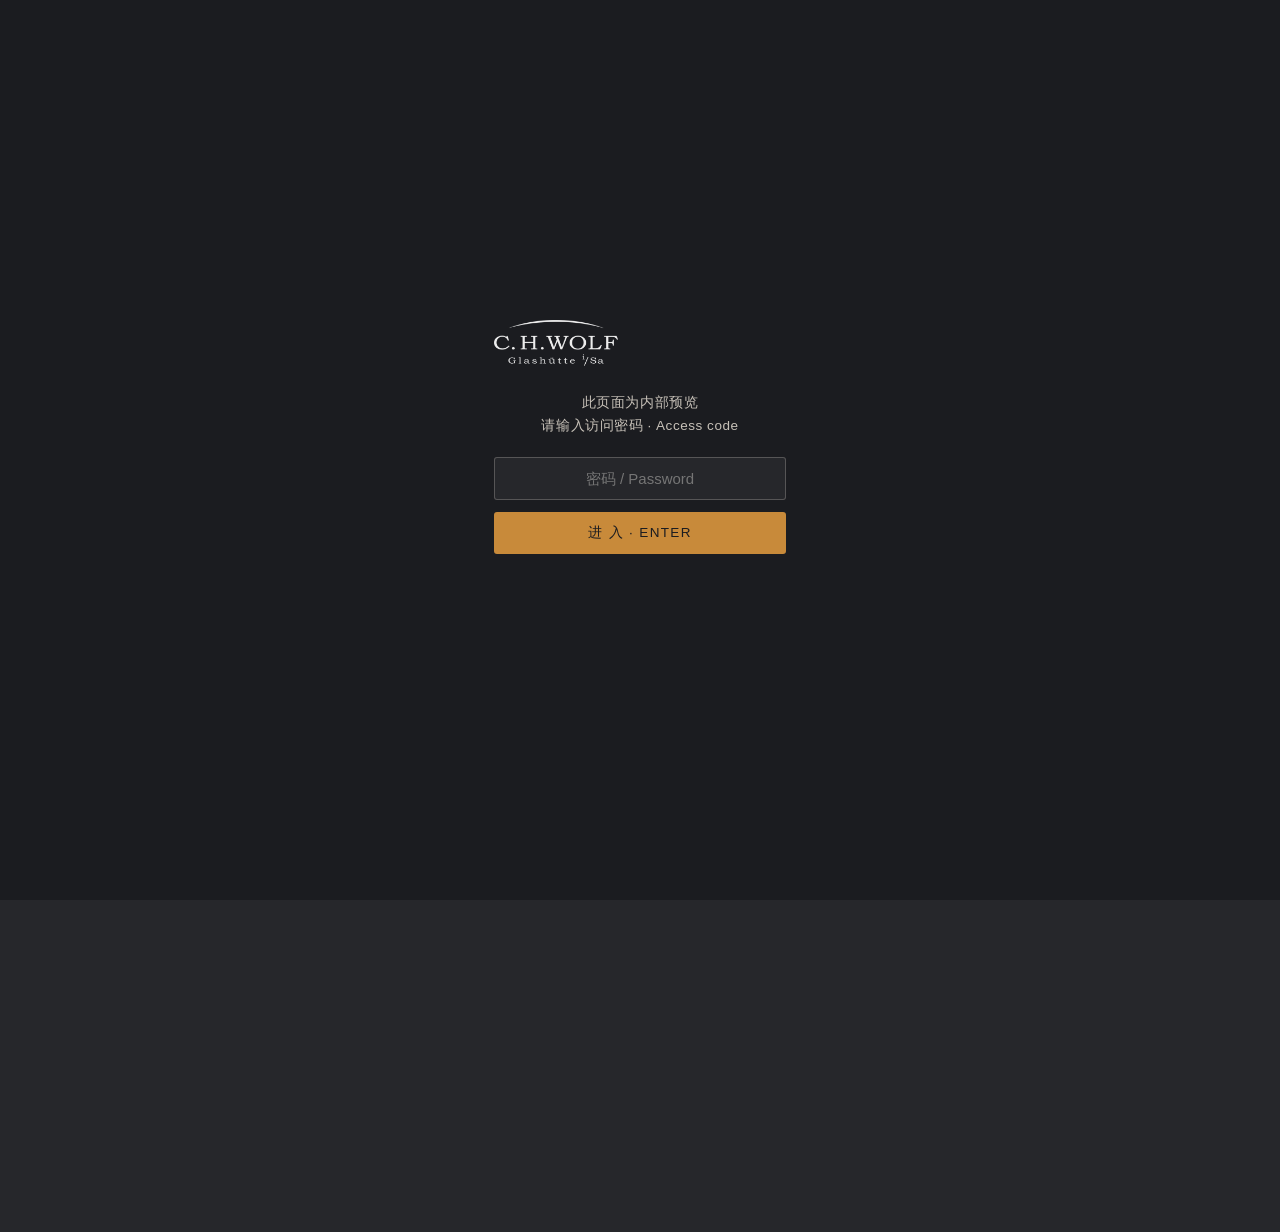
==== index.html @ f041aa86 "Add files via upload" ====
<!DOCTYPE html>
<html lang="zh">
<head>
<meta charset="utf-8">
<meta name="viewport" content="width=device-width, initial-scale=1">
  <script src="assets/js/gate.js"></script>
  <meta name="robots" content="noindex,nofollow">
<title data-title-zh="C.H. WOLF · Glashütte" data-title-en="C.H. WOLF · Glashütte" data-title-de="C.H. WOLF · Glashütte">C.H. WOLF · Glashütte</title>
<meta name="description" content="C.H. WOLF — a Glashütte name established in 1868. Precision mechanics joined with materials of documented provenance.">
<link rel="preconnect" href="https://fonts.googleapis.com">
<link rel="preconnect" href="https://fonts.gstatic.com" crossorigin>
<link rel="stylesheet" href="assets/css/site.css?v=45">
  <link rel="canonical" href="https://chwolf-glashuette.com/index.html">
  <meta property="og:type" content="website">
  <meta property="og:site_name" content="C.H. WOLF">
  <meta property="og:locale" content="zh_CN">
  <meta property="og:locale:alternate" content="en_US">
  <meta property="og:locale:alternate" content="de_DE">
  <meta property="og:title" content="C.H. WOLF · Glashütte">
  <meta property="og:description" content="源自格拉苏蒂，自 1868 年延续机械制表传统。C.H. WOLF 以有明确来历的材料，制作独具个性的机械腕表。">
  <meta property="og:url" content="https://chwolf-glashuette.com/index.html">
  <meta property="og:image" content="https://chwolf-glashuette.com/assets/img/og-image.jpg">
  <meta property="og:image:width" content="1200">
  <meta property="og:image:height" content="630">
  <meta name="twitter:card" content="summary_large_image">
  <meta name="twitter:title" content="C.H. WOLF · Glashütte">
  <meta name="twitter:description" content="源自格拉苏蒂，自 1868 年延续机械制表传统。C.H. WOLF 以有明确来历的材料，制作独具个性的机械腕表。">
  <meta name="twitter:image" content="https://chwolf-glashuette.com/assets/img/og-image.jpg">
  <script type="application/ld+json">{"@context":"https://schema.org","@type":"Organization","name":"C.H. WOLF","legalName":"CHW Glashütte in Sachsen GmbH","url":"https://chwolf-glashuette.com/","logo":"https://chwolf-glashuette.com/assets/img/logo.png","image":"https://chwolf-glashuette.com/assets/img/og-image.jpg","foundingDate":"1868","description":"源自格拉苏蒂的制表名号，创立于 1868 年。以精密机械与有明确来历的材料，制作机械腕表。","address":{"@type":"PostalAddress","streetAddress":"Untere Hauptstraße 44","postalCode":"01768","addressLocality":"Glashütte","addressCountry":"DE"}}</script>
  <script type="application/ld+json">{"@context":"https://schema.org","@type":"WebSite","name":"C.H. WOLF","url":"https://chwolf-glashuette.com/","inLanguage":["zh","en","de"]}</script>
<style>
  /* 首页 hero 文字：三语各自的位置(translate)与标题/导语宽度（由拖动工具确定） */
  html[lang="zh"] .hero .hero__inner{transform:translate(0px,-41px)}
  html[lang="en"] .hero .hero__inner{transform:translate(0px,35px)}
  html[lang="de"] .hero .hero__inner{transform:translate(0px,29px)}
  html[lang="zh"] .hero .display{max-width:620px} html[lang="zh"] .hero .lead{max-width:574px}
  html[lang="en"] .hero .display{max-width:691px} html[lang="en"] .hero .lead{max-width:624px}
  html[lang="de"] .hero .display{max-width:811px} html[lang="de"] .hero .lead{max-width:625px}
  /* 大图底部向下渐隐到页面底色，无缝接页脚（自适应） */
  .hero::after{background:linear-gradient(180deg,
    rgba(16,18,22,.5) 0%, rgba(16,18,22,.1) 32%, rgba(16,18,22,.5) 68%, #101216 100%)}
  /* 手机端：取消桌面拖动定位（避免标题顶到 logo），字号收敛，按钮落偏下、一屏放下 */
  @media (max-width:680px){
    /* 主文字锁定在页面中下段：底部约 88%、顶部约 40–55%，绝不上顶到 logo */
    .hero .hero__inner{transform:none !important;padding-bottom:clamp(48px,12vh,100px)}
    .hero .display{max-width:none !important;font-size:clamp(1.8rem,7vw,2.1rem);line-height:1.24}
    .hero .lead{max-width:none !important;font-size:.96rem;line-height:1.6}
    .hero .kicker{margin-bottom:.5em}
    /* 英/德文字更长：标题与正文字号再收，同样稳定落在中下段、不上顶 */
    html[lang="en"] .hero .display,html[lang="de"] .hero .display{font-size:clamp(1.5rem,6vw,1.8rem)}
    html[lang="en"] .hero .lead,html[lang="de"] .hero .lead{font-size:.9rem;line-height:1.55}
  }
</style>
</head>
<body>

<!-- ===== HEADER ===== -->
<header class="site-head on-dark">
  <a class="brand" href="index.html"><img src="assets/img/logo.png" alt="C.H. WOLF · Glashütte" style="height:40px;width:auto;display:block"></a>
  <nav class="nav">
    <a href="index.html" class="active"><span data-lang="zh">首页</span><span data-lang="en">Home</span><span data-lang="de">Start</span></a>
    <a href="heritage.html"><span data-lang="zh">品牌历史</span><span data-lang="en">History</span><span data-lang="de">Geschichte</span></a>
    <a href="watches.html"><span data-lang="zh">腕表系列</span><span data-lang="en">Watches</span><span data-lang="de">Uhren</span></a>
    <a href="press.html"><span data-lang="zh">媒体报道</span><span data-lang="en">Press</span><span data-lang="de">Presse</span></a>
    <a href="collectors.html"><span data-lang="zh">收藏生态</span><span data-lang="en">Collectors</span><span data-lang="de">Sammlerwelt</span></a>
    <a href="contact.html"><span data-lang="zh">联系我们</span><span data-lang="en">Contact</span><span data-lang="de">Kontakt</span></a>
    <div class="lang-switch">
      <button data-set-lang="zh">中</button><span class="sep">·</span>
      <button data-set-lang="en">EN</button><span class="sep">·</span>
      <button data-set-lang="de">DE</button>
    </div>
  </nav>
  <button class="nav-toggle" aria-label="Menu"><span></span><span></span><span></span></button>
</header>

<!-- ===== 屏① HERO ===== -->
<section class="hero">
  <div class="hero__media"><img src="assets/img/home-hero.jpg" alt="" style="width:100%;height:100%;object-fit:cover;display:block"></div>
  <div class="hero__corner">A Glashütte Name Established in 1868</div>
  <div class="hero__inner wrap">
    <span class="kicker">C.H. WOLF · Glashütte</span>
    <h1 class="display">
      <span data-lang="zh">源自格拉苏蒂，<br>传承机械制表传统。</span>
      <span data-lang="en">Rooted in Glashütte.<br>A tradition of mechanical watchmaking.</span>
      <span data-lang="de">Aus Glashütte.<br>Der Tradition mechanischer Uhrmacherkunst verpflichtet.</span>
    </h1>
    <p class="lead">
      <span data-lang="zh">自 1868 年起，C.H. WOLF 延续对精密机械、可靠性与工艺品质的追求，并以有明确来历的材料，制作独具个性的机械腕表。</span>
      <span data-lang="en">Since 1868, C.H. WOLF has upheld a commitment to precision, reliability and craftsmanship, using materials of clear provenance to create mechanical watches with a distinctive character.</span>
      <span data-lang="de">Seit 1868 steht C.H. WOLF für Präzision, Zuverlässigkeit und handwerkliche Qualität. Materialien mit klarer Herkunft verleihen jeder mechanischen Uhr ihren eigenen Charakter.</span>
    </p>
    <div class="btns">
      <a href="heritage.html" class="btn btn--light"><span data-lang="zh">了解品牌</span><span data-lang="en">The Brand</span><span data-lang="de">Die Marke</span></a>
      <a href="watches.html" class="btn btn--light"><span data-lang="zh">浏览腕表</span><span data-lang="en">Watches</span><span data-lang="de">Uhren</span></a>
    </div>
  </div>
</section>

<!-- ===== FOOTER ===== -->
<footer class="site-foot">
  <div class="wrap">
    <div class="foot-grid">
      <div class="foot-col">
        <a class="brand" href="index.html"><img src="assets/img/logo.png" alt="C.H. WOLF · Glashütte" style="height:40px;width:auto;display:block"></a>
        <p class="foot-note" style="margin-top:1.1em">CHW Glashütte in Sachsen GmbH<br>Untere Hauptstraße 44<br>01768 Glashütte, Deutschland</p>
      </div>
      <div class="foot-col">
        <h5><span data-lang="zh">服务与信息</span><span data-lang="en">Service &amp; Information</span><span data-lang="de">Service &amp; Information</span></h5>
        <a href="contact.html"><span data-lang="zh">联系我们</span><span data-lang="en">Contact</span><span data-lang="de">Kontakt</span></a>
        <a href="datenschutz.html"><span data-lang="zh">隐私政策</span><span data-lang="en">Privacy</span><span data-lang="de">Datenschutz</span></a>
        <a href="contact.html#impressum"><span data-lang="zh">法律声明</span><span data-lang="en">Impressum</span><span data-lang="de">Impressum</span></a>
        <span class="foot-copy">© 2026 CHW Glashütte in Sachsen GmbH</span>
      </div>
    </div>
  </div>
</footer>

<script src="assets/js/site.js"></script>
</body>
</html>
---- assets/css/site.css ----
/* ============================================================
   C.H. WOLF — Glashütte
   Static brand archive site · design system
   ============================================================ */

/* ---------- Fonts ---------- */
@import url('https://fonts.googleapis.com/css2?family=Cormorant+Garamond:ital,wght@0,400;0,500;0,600;1,400&family=Source+Serif+4:ital,opsz,wght@0,8..60,400;0,8..60,500;0,8..60,600;1,8..60,400&family=Spectral:ital,wght@0,300;1,300;1,400&family=Noto+Serif+SC:wght@300;400;500;600&family=Noto+Sans+SC:wght@300;400;500&display=swap');

/* ---------- Tokens ---------- */
:root{
  /* palette — brand colours · dark ground, light text */
  --paper:      #26272b;   /* refined graphite grey — base ground */
  --paper-2:    #2e3036;   /* raised panel — graphite lifted */
  --ink:        #faf8f4;   /* Soft White — primary text / headings */
  --ivory:      #f2eee6;   /* Warm Ivory — intro / lead */
  --ink-soft:   #c7c1b8;   /* Stone Grey — body reading */
  --muted:      #969ba0;   /* Steel Grey (lifted) — captions */
  --hair:       rgba(199,193,184,.16);   /* Stone Grey divider */
  --hair-soft:  rgba(199,193,184,.09);
  --hair-gold:  rgba(200,138,58,.26);    /* 淡金框架线 · 时不时点缀 */
  --silver:     #9aa0a5;   /* Steel Grey — kickers / labels */
  --accent:     #c88a3a;   /* 暖金铜 · 取自品牌金指针，铜金之间 */
  --accent-2:   #d6a24f;   /* 浅金 · 链接/悬停 */
  --night:      #1b1c20;   /* deepest graphite — hero / footer / feature bands */
  --night-2:    #26272b;

  /* type */
  --serif: "Cormorant Garamond", "Noto Serif SC", Georgia, "Songti SC", serif;
  --serif-cjk: "Noto Serif SC", "Cormorant Garamond", "Songti SC", serif;
  --serif-body: "Source Serif 4", "Noto Serif SC", Georgia, "Songti SC", serif;
  --sans: "Noto Sans SC", -apple-system, "Helvetica Neue", "PingFang SC", sans-serif;

  /* metrics */
  --wrap: 1200px;
  --wrap-narrow: 830px;
  --gutter: clamp(20px, 5vw, 64px);
  --ease: cubic-bezier(.22,.61,.36,1);
}
/* 标题 Cormorant Garamond（纤细优雅）＋ 正文 Source Serif 4（现代衬线，舒适）；
   中文字符自动回退思源宋体，中文标题/正文观感不变 */

/* 品牌历史 · 小节标题：英/德改用 Spectral 斜体（纤细 300）并放大，
   与正体正文形成对比破局；中文小节标题保持正体宋体、原字号不变 */
html[lang="en"] .chapter h2,
html[lang="de"] .chapter h2{
  font-family:"Spectral", Georgia, serif;
  font-style:italic;
  font-weight:300;
  font-size:clamp(2rem, 4.2vw, 2.95rem);
  letter-spacing:.005em;
  line-height:1.14;
}
/* 破局斜体引句：字号不变，仅英/德转斜体（中文宋体斜体会变形，保持正体） */
html[lang="en"] .pull--italic,
html[lang="de"] .pull--italic{ font-style:italic; }

/* 品牌历史顶部导语：英/德降到与正文一致的字号、字重与色值，避免过分突出；
   中文保持原导语观感（较亮、略大、字重 300） */
html[lang="zh"] .lead--body{ font-size:clamp(1.02rem,1.5vw,1.24rem); line-height:1.8; }
html[lang="en"] .lead--body,
html[lang="de"] .lead--body{
  font-size:1.02rem;
  color:var(--ink-soft);
  font-weight:400;
  line-height:1.8;
}

/* ---------- Reset ---------- */
*{box-sizing:border-box;margin:0;padding:0}
html{scroll-behavior:smooth;-webkit-text-size-adjust:100%}
body{
  font-family:var(--serif-body);
  color:var(--ink);
  background:var(--paper);
  line-height:1.78;
  font-weight:400;
  letter-spacing:.005em;
  -webkit-font-smoothing:antialiased;
  overflow-x:hidden;
}
img{max-width:100%;display:block}
a{color:inherit;text-decoration:none}
button{font-family:inherit;cursor:pointer;border:none;background:none;color:inherit}

/* ---------- Language visibility ---------- */
[data-lang]{display:none}
html[lang="zh"] [data-lang="zh"],
html[lang="en"] [data-lang="en"],
html[lang="de"] [data-lang="de"]{display:revert}
/* fallback: element with only zh child stays visible in any lang via .i18n-fallback */
html:not([lang="zh"]) .i18n-fallback [data-lang="zh"]{display:revert}

/* pending translation notice */
.pending-note{
  display:none;
  font-family:var(--sans);
  font-size:.72rem;letter-spacing:.14em;text-transform:uppercase;
  color:var(--silver);border:1px solid var(--hair);
  padding:.5em 1em;border-radius:2px;margin:1.2em 0;
  background:rgba(255,255,255,.035);
}
html:not([lang="zh"]) .pending-note{display:inline-block}

/* ---------- Layout ---------- */
.wrap{max-width:var(--wrap);margin-inline:auto;padding-inline:var(--gutter)}
.narrow{max-width:var(--wrap-narrow);margin-inline:auto;padding-inline:var(--gutter)}
section{position:relative}
.pad{padding-block:clamp(64px,10vw,140px)}
.pad-sm{padding-block:clamp(40px,6vw,80px)}

/* ---------- Typography ---------- */
h1,h2,h3,h4{font-weight:400;line-height:1.15;letter-spacing:.005em;text-wrap:balance}
.display{
  font-family:var(--serif);
  font-weight:400;
  font-size:clamp(2.1rem,5.4vw,4.1rem);
  line-height:1.1;letter-spacing:.01em;
}
.h-sec{
  font-family:var(--serif);
  font-size:clamp(1.7rem,3.6vw,2.7rem);
  line-height:1.2;
}
.h-sub{
  font-family:var(--serif);
  font-size:clamp(1.3rem,2.4vw,1.75rem);
}
.kicker{
  font-family:var(--sans);
  font-size:.74rem;font-weight:400;
  letter-spacing:.28em;text-transform:uppercase;
  color:var(--accent);
  display:inline-block;
}
.lead{
  font-size:clamp(1.05rem,1.6vw,1.28rem);
  color:var(--ivory);font-weight:300;line-height:1.7;
}
p{margin-bottom:1.15em;max-width:70ch;text-wrap:pretty}   /* pretty：避免段末孤行/寡行 */
/* prominent values / mission intro */
.values-intro{font-family:var(--serif-body);font-style:italic;font-weight:500;font-size:clamp(1.26rem,2.2vw,1.8rem);line-height:1.5;color:var(--ink);max-width:900px;margin:0}
html[lang="zh"] .values-intro{font-family:var(--serif-cjk);font-style:normal;letter-spacing:.01em}
.prose p{font-size:1.02rem;color:var(--ink-soft)}
.prose h3{font-family:var(--serif);font-size:1.55rem;margin:2.2em 0 .7em}
.prose h4{font-family:var(--serif-cjk);font-size:1.18rem;margin:1.8em 0 .5em;color:var(--ink)}
.muted{color:var(--muted)}
.center{text-align:center}
.rule{width:52px;height:1px;background:var(--accent);margin:1.4em 0;opacity:.9}
.center .rule{margin-inline:auto}

/* ---------- Buttons ---------- */
.btns{display:flex;gap:14px;flex-wrap:wrap;align-items:center}
.btn{
  display:inline-flex;align-items:center;gap:.6em;
  font-family:var(--sans);font-size:.82rem;font-weight:400;
  letter-spacing:.16em;text-transform:uppercase;
  padding:.95em 1.9em;border:1px solid var(--ink);
  color:var(--ink);background:transparent;border-radius:2px;text-shadow:none;
  transition:background .4s var(--ease),color .4s var(--ease),border-color .4s var(--ease);
}
.btn:hover{background:var(--ink);color:var(--paper)}
.btn--light{border-color:rgba(250,248,244,.5);color:var(--ink)}
.btn--light:hover{background:var(--ink);color:var(--paper);border-color:var(--ink)}
.btn--ghost{border-color:var(--hair);color:var(--ink-soft)}
.btn--ghost:hover{background:var(--ink);color:var(--paper);border-color:var(--ink)}
/* 金色档案入口按钮：金描边金字 → hover 黑底金字（黑金） */
.btn--gold{border-color:var(--accent);color:var(--accent);background:transparent}
.btn--gold:hover{background:var(--accent);border-color:var(--accent);color:var(--night)}
.link-more{
  font-family:var(--sans);font-size:.8rem;letter-spacing:.14em;text-transform:uppercase;
  color:var(--ink);border-bottom:1px solid var(--ink);padding-bottom:2px;
  transition:opacity .3s;
}
.link-more:hover{opacity:.55}

/* ---------- Header / nav ---------- */
.site-head{
  position:fixed;inset:0 0 auto 0;z-index:100;
  display:flex;align-items:center;justify-content:space-between;
  padding:18px var(--gutter);
  transition:background .5s var(--ease),padding .5s var(--ease),box-shadow .5s var(--ease);
  mix-blend-mode:normal;
}
.site-head.is-solid{
  background:rgba(20,22,26,.86);
  backdrop-filter:blur(10px);
  box-shadow:0 1px 0 var(--hair);
  padding-block:12px;
}
/* 顶部未滚动时，所有页面都加一层从上往下渐隐的半透明深色，给导航更多黑底 */
.site-head:not(.is-solid){
  background:linear-gradient(180deg, rgba(20,22,26,.62) 0%, rgba(20,22,26,.28) 55%, rgba(20,22,26,0) 100%);
}
.brand{display:flex;flex-direction:column;line-height:1;text-align:left}
.brand b{font-family:var(--serif);font-weight:500;font-size:1.32rem;letter-spacing:.12em}
.brand span{font-family:var(--sans);font-size:.6rem;letter-spacing:.42em;color:var(--silver);margin-top:4px}
.site-head.on-dark:not(.is-solid) .brand b{color:var(--ink)}
.site-head.on-dark:not(.is-solid) .brand span{color:rgba(233,235,233,.65)}

.nav{display:flex;align-items:center;gap:clamp(14px,2vw,30px)}
.nav a{
  font-family:var(--sans);font-size:.82rem;letter-spacing:.1em;
  color:var(--ink-soft);position:relative;padding:4px 0;
  transition:color .3s;
}
.nav a::after{
  content:"";position:absolute;left:0;bottom:-2px;width:0;height:1px;
  background:currentColor;transition:width .4s var(--ease);
}
.nav a:hover::after,.nav a.active::after{width:100%}
.nav a.active{color:var(--accent)}
.site-head.on-dark:not(.is-solid) .nav a{color:rgba(233,235,233,.8)}
.site-head.on-dark:not(.is-solid) .nav a.active{color:var(--accent)}

.lang-switch{display:flex;gap:2px;align-items:center;margin-left:8px}
.lang-switch button{
  font-family:var(--sans);font-size:.72rem;letter-spacing:.08em;
  color:var(--silver);padding:4px 7px;border-radius:2px;transition:color .3s;
}
.lang-switch button.active{color:var(--ink);font-weight:500}
.site-head.on-dark:not(.is-solid) .lang-switch button{color:rgba(233,235,233,.55)}
.site-head.on-dark:not(.is-solid) .lang-switch button.active{color:var(--ink)}
.lang-switch .sep{color:var(--hair);font-size:.7rem}

.nav-toggle{display:none;width:30px;height:30px;position:relative}
.nav-toggle span{position:absolute;left:3px;right:3px;height:1.5px;background:var(--ink);transition:.35s var(--ease)}
.nav-toggle span:nth-child(1){top:9px}
.nav-toggle span:nth-child(2){top:15px}
.nav-toggle span:nth-child(3){top:21px}
.site-head.on-dark:not(.is-solid) .nav-toggle span{background:var(--ink)}
body.nav-open .nav-toggle span:nth-child(1){top:15px;transform:rotate(45deg)}
body.nav-open .nav-toggle span:nth-child(2){opacity:0}
body.nav-open .nav-toggle span:nth-child(3){top:15px;transform:rotate(-45deg)}

/* ---------- Hero ---------- */
.hero{
  min-height:100svh;display:flex;align-items:flex-end;
  position:relative;overflow:hidden;background:var(--night);
}
.hero__media{position:absolute;inset:0;z-index:0}
.hero__media .ph{width:100%;height:100%}
.hero__media .ph::before,.hero__media .ph::after{display:none}
.hero::after{
  content:"";position:absolute;inset:0;z-index:1;
  background:linear-gradient(180deg,rgba(27,28,32,.55) 0%,rgba(27,28,32,.18) 40%,rgba(27,28,32,.82) 100%);
}
.hero__inner{position:relative;z-index:2;color:var(--ink);width:100%;padding-bottom:clamp(60px,9vw,120px)}
.hero .display{color:var(--ink);max-width:16ch}
.hero .lead{color:rgba(233,235,233,.82);max-width:52ch;margin-top:1.2em}
.hero .kicker{color:rgba(233,235,233,.6);margin-bottom:1.6em}
.hero .btns{margin-top:2.2em}
.hero__corner{
  position:absolute;top:calc(50% );right:var(--gutter);z-index:2;
  writing-mode:vertical-rl;font-family:var(--sans);
  font-size:.68rem;letter-spacing:.34em;text-transform:uppercase;
  color:rgba(233,235,233,.55);
}

/* ---------- Placeholder image system ---------- */
.ph{
  position:relative;overflow:hidden;
  background:
    linear-gradient(135deg,#34363c,#282a2f);
  display:flex;align-items:center;justify-content:center;
}
.ph--dark{background:linear-gradient(135deg,#1c1d21,#2a2c31)}
.ph::before{
  content:attr(data-ph);
  font-family:var(--sans);font-size:.68rem;letter-spacing:.22em;text-transform:uppercase;
  color:var(--silver);text-align:center;padding:1.5em;max-width:80%;
  z-index:1;
}
.ph--dark::before{color:rgba(244,241,234,.4)}
.ph::after{ /* crosshair marks */
  content:"";position:absolute;inset:14px;
  border:1px solid rgba(139,133,120,.28);
}
.ph--dark::after{border-color:rgba(244,241,234,.14)}
.ratio-1  {aspect-ratio:1/1}
.ratio-43 {aspect-ratio:4/3}
.ratio-32 {aspect-ratio:3/2}
.ratio-169{aspect-ratio:16/9}
.ratio-34 {aspect-ratio:3/4}
.ratio-23 {aspect-ratio:2/3}

/* content figure — transparent line-art images blend into the page */
.fig{display:block;width:100%;height:auto;margin:clamp(32px,4.5vw,56px) auto}
/* smaller centred figure — text blocks stay intact above/below */
.fig--inline{width:min(100%,560px)}

/* two-block: image floats, text wraps around it and flows back to full width (magazine style) */
.duo{margin:clamp(30px,4.5vw,56px) 0}
.duo::after{content:"";display:block;clear:both}   /* contain the float */
.duo__media .fig{margin:0}
.duo__text > div > p:first-child{margin-top:0}
.duo__text > div > p:last-child{margin-bottom:0}
@media (min-width:760px){
  .duo__media{width:46%;margin-bottom:.4em}
  .duo--img-right .duo__media{float:right;margin-left:clamp(24px,3vw,44px)}
  .duo--img-left  .duo__media{float:left; margin-right:clamp(24px,3vw,44px)}
}
/* wide screens: let the image bleed slightly outward into the page margin */
@media (min-width:1060px){
  .duo--img-right .duo__media{margin-right:clamp(-72px,-4vw,-24px)}
  .duo--img-left  .duo__media{margin-left:clamp(-72px,-4vw,-24px)}
}

/* ---------- Generic grid ---------- */
.grid{display:grid;gap:clamp(24px,4vw,56px)}
.g-2{grid-template-columns:repeat(2,1fr)}
.g-3{grid-template-columns:repeat(3,1fr)}
.split{display:grid;grid-template-columns:1fr 1fr;gap:clamp(30px,6vw,90px);align-items:center}
.split--wide-text{grid-template-columns:1.15fr 1fr}

/* ---------- Feature blocks ---------- */
.dark{background:var(--night);color:var(--ink)}
.dark .h-sec,.dark .h-sub,.dark .display{color:var(--ink)}
.dark .lead{color:rgba(233,235,233,.8)}
.dark .muted{color:rgba(233,235,233,.55)}
.dark .prose p{color:rgba(233,235,233,.78)}
.dark .rule{background:var(--accent);opacity:.9}
.tinted{background:var(--paper-2)}

/* three-step (source/transformation/documentation) */
.steps{display:grid;grid-template-columns:repeat(3,1fr);gap:clamp(20px,3vw,40px);margin-top:2.5em}
.step{border-top:1px solid var(--hair);padding-top:1.2em}
.step .no{font-family:var(--serif);font-size:1.1rem;color:var(--silver)}
.step h4{font-family:var(--serif);font-size:1.35rem;margin:.3em 0 .3em}
.step p{font-size:.92rem;color:var(--muted);margin:0}
.dark .step{border-color:rgba(233,235,233,.2)}
.dark .step .no,.dark .step p{color:rgba(233,235,233,.6)}

/* ---------- Cards ---------- */
.card{display:flex;flex-direction:column;gap:1em;group:card}
.card .ph{border-radius:2px}
.card h3{font-family:var(--serif);font-size:1.5rem}
.card .meta{font-family:var(--sans);font-size:.72rem;letter-spacing:.16em;text-transform:uppercase;color:var(--silver)}
.card p{font-size:.95rem;color:var(--muted);margin-bottom:.4em}
.card__img{overflow:hidden}
.card__img .ph{transition:transform 1.2s var(--ease)}
.card:hover .card__img .ph{transform:scale(1.04)}

/* ---------- Watch archive entry ---------- */
.watch{
  display:grid;grid-template-columns:1fr 1.1fr;gap:clamp(30px,5vw,80px);
  align-items:center;padding-block:clamp(48px,7vw,96px);
  border-top:1px solid var(--hair-gold);
}
.watch:nth-child(even) .watch__media{order:2}
.watch__body .kicker{margin-bottom:1em}
.watch__body h3{font-family:var(--serif);font-size:clamp(1.6rem,3vw,2.3rem);margin-bottom:.5em}
.watch__body .tagline{font-family:var(--serif);font-style:italic;font-size:1.2rem;color:var(--silver);margin-bottom:1em}
.spec{display:flex;flex-wrap:wrap;gap:8px;margin-top:1.4em}
.spec span{
  font-family:var(--sans);font-size:.72rem;letter-spacing:.06em;
  color:var(--accent-2);border:1px solid rgba(200,138,58,.42);
  padding:.45em .9em;border-radius:2px;background:rgba(200,138,58,.08);
}
.note-compliance{
  margin-top:1.3em;font-size:.78rem;color:var(--silver);
  border-left:2px solid var(--hair);padding-left:1em;font-style:italic;
}

/* ---------- Press list ---------- */
.press-item{
  display:grid;grid-template-columns:120px 1fr auto;gap:clamp(16px,3vw,40px);
  align-items:start;padding-block:clamp(28px,4vw,44px);
  border-top:1px solid var(--hair-gold);
}
.press-date{font-family:var(--serif);font-size:1.05rem;color:var(--accent);white-space:nowrap}
.press-item h3{font-family:var(--serif);font-size:clamp(1.25rem,2.2vw,1.7rem);margin-bottom:.35em;max-width:24em}
.press-source{font-family:var(--sans);font-size:.74rem;letter-spacing:.12em;text-transform:uppercase;color:var(--accent-2);margin-bottom:.9em}
.press-item p{font-size:.96rem;color:var(--ink-soft)}
.press-links{display:flex;flex-direction:column;gap:.5em;align-items:flex-start}

/* ---------- Auction / collector records ---------- */
.record{
  border-top:1px solid var(--hair-gold);padding-block:clamp(26px,3.5vw,40px);
  display:grid;grid-template-columns:1fr 2.2fr;gap:clamp(18px,3vw,48px);
}
.record .when{font-family:var(--serif);font-size:1.15rem;color:var(--accent)}
.record .where{font-family:var(--sans);font-size:.74rem;letter-spacing:.12em;text-transform:uppercase;color:var(--silver);margin-top:.4em}
.record p{font-size:.96rem;color:var(--ink-soft)}

/* ---------- Chapter (heritage) ---------- */
.chapter{border-top:1px solid var(--hair-gold);padding-top:clamp(40px,6vw,72px);margin-top:clamp(40px,6vw,72px)}
.chapter:first-of-type{border-top:none;margin-top:0;padding-top:0}
.chapter__no{font-family:var(--serif);font-size:3rem;color:rgba(200,138,58,.45);line-height:1;display:block;margin-bottom:.1em}
.chapter h2{font-family:var(--serif);font-size:clamp(1.6rem,3.2vw,2.4rem);margin-bottom:.8em}

/* ---------- Callout / compliance banners on content ---------- */
.callout{
  background:rgba(255,255,255,.03);border:1px solid var(--hair);
  border-radius:3px;padding:clamp(20px,3vw,36px);margin:2em 0;
}
.callout .kicker{margin-bottom:.8em}
.pull,.prose p.pull{
  font-family:var(--serif-body);font-size:clamp(1.16rem,1.7vw,1.4rem);
  line-height:1.62;color:var(--ink);margin:1.5em 0;font-weight:400;
}

/* ---------- Info / contact ---------- */
.impressum{font-size:.95rem;color:var(--ink-soft);line-height:2}
.impressum b{font-weight:500;color:var(--ink)}
.todo{
  display:inline-block;font-family:var(--sans);font-size:.72rem;
  letter-spacing:.1em;text-transform:uppercase;color:var(--accent-2);
  border:1px dashed rgba(181,106,59,.5);padding:.3em .7em;border-radius:2px;
  background:rgba(181,106,59,.08);
}

/* ---------- Footer ---------- */
.site-foot{background:var(--night);color:rgba(244,241,234,.7);padding-block:clamp(48px,7vw,90px) 14px}
.site-foot .brand b{color:var(--ink)}
.site-foot .brand span{color:rgba(244,241,234,.5)}
.foot-grid{display:grid;grid-template-columns:1.5fr 1fr;gap:clamp(24px,5vw,72px);margin-bottom:0}
.foot-copy{display:block;margin-top:4.5rem;font-size:.72rem;letter-spacing:.02em;color:rgba(244,241,234,.4)}
/* 桌面两列：服务列整体下移，使链接底部与地址末行齐平 */
.foot-grid .foot-col:nth-child(2){margin-top:65px}
.foot-col h5{font-family:var(--sans);font-size:.72rem;letter-spacing:.2em;text-transform:uppercase;color:rgba(244,241,234,.5);margin-bottom:1.2em;font-weight:400}
.foot-col a{display:block;font-size:.92rem;color:rgba(244,241,234,.78);padding:.35em 0;transition:color .3s}
.foot-col a:hover{color:var(--ink)}
/* 服务与信息：链接横排 */
.foot-col h5 ~ a{display:inline-block;margin-right:1.9em}
.foot-col h5 ~ a:last-child{margin-right:0}
.foot-bottom{padding-top:0;display:flex;justify-content:space-between;flex-wrap:wrap;gap:12px;font-size:.78rem;color:rgba(244,241,234,.45)}
.foot-note{max-width:34ch;font-size:.86rem;color:rgba(244,241,234,.6);margin-top:1em;line-height:1.7}

/* ---------- Page hero (interior) ---------- */
.page-hero{padding-top:clamp(106px,13vw,146px);padding-bottom:clamp(16px,2.6vw,30px)}
.page-hero .kicker{margin-bottom:1.2em}
.page-hero .display{max-width:20ch}
.page-hero .lead{margin-top:1.4em}

/* ---------- Reveal animation ---------- */
.reveal{opacity:0;transform:translateY(24px);transition:opacity 1s var(--ease),transform 1s var(--ease)}
.reveal.in{opacity:1;transform:none}
@media (prefers-reduced-motion:reduce){
  .reveal{opacity:1;transform:none;transition:none}
  html{scroll-behavior:auto}
}

/* ---------- Responsive ---------- */
@media (max-width:900px){
  .g-3{grid-template-columns:1fr 1fr}
  .split,.split--wide-text{grid-template-columns:1fr;gap:32px}
  .watch,.watch:nth-child(even) .watch__media{grid-template-columns:1fr}
  .watch__media{order:-1 !important}
  .steps{grid-template-columns:1fr}
  .foot-grid{grid-template-columns:1fr 1fr}
  .record{grid-template-columns:1fr;gap:8px}
  .press-item{grid-template-columns:1fr;gap:10px}
  .press-links{flex-direction:row;gap:1.2em}
}
@media (max-width:680px){
  .nav{
    position:fixed;inset:0;flex-direction:column;justify-content:center;
    background:rgba(18,20,24,.98);backdrop-filter:blur(8px);
    gap:24px;transform:translateX(100%);transition:transform .5s var(--ease);
    z-index:99;
  }
  body.nav-open .nav{transform:none}
  /* 菜单打开时锁住页面滚动，避免底层内容从菜单后透出 */
  body.nav-open{overflow:hidden;overscroll-behavior:none}
  .nav a{font-size:1.1rem;color:var(--ink)}
  .nav .lang-switch{margin-top:16px}
  .nav-toggle{display:block;z-index:101;position:relative}
  .g-2,.g-3{grid-template-columns:1fr}
  .foot-grid{grid-template-columns:1fr}
  .foot-grid .foot-col:nth-child(2){margin-top:0}
  .hero__corner{display:none}
}
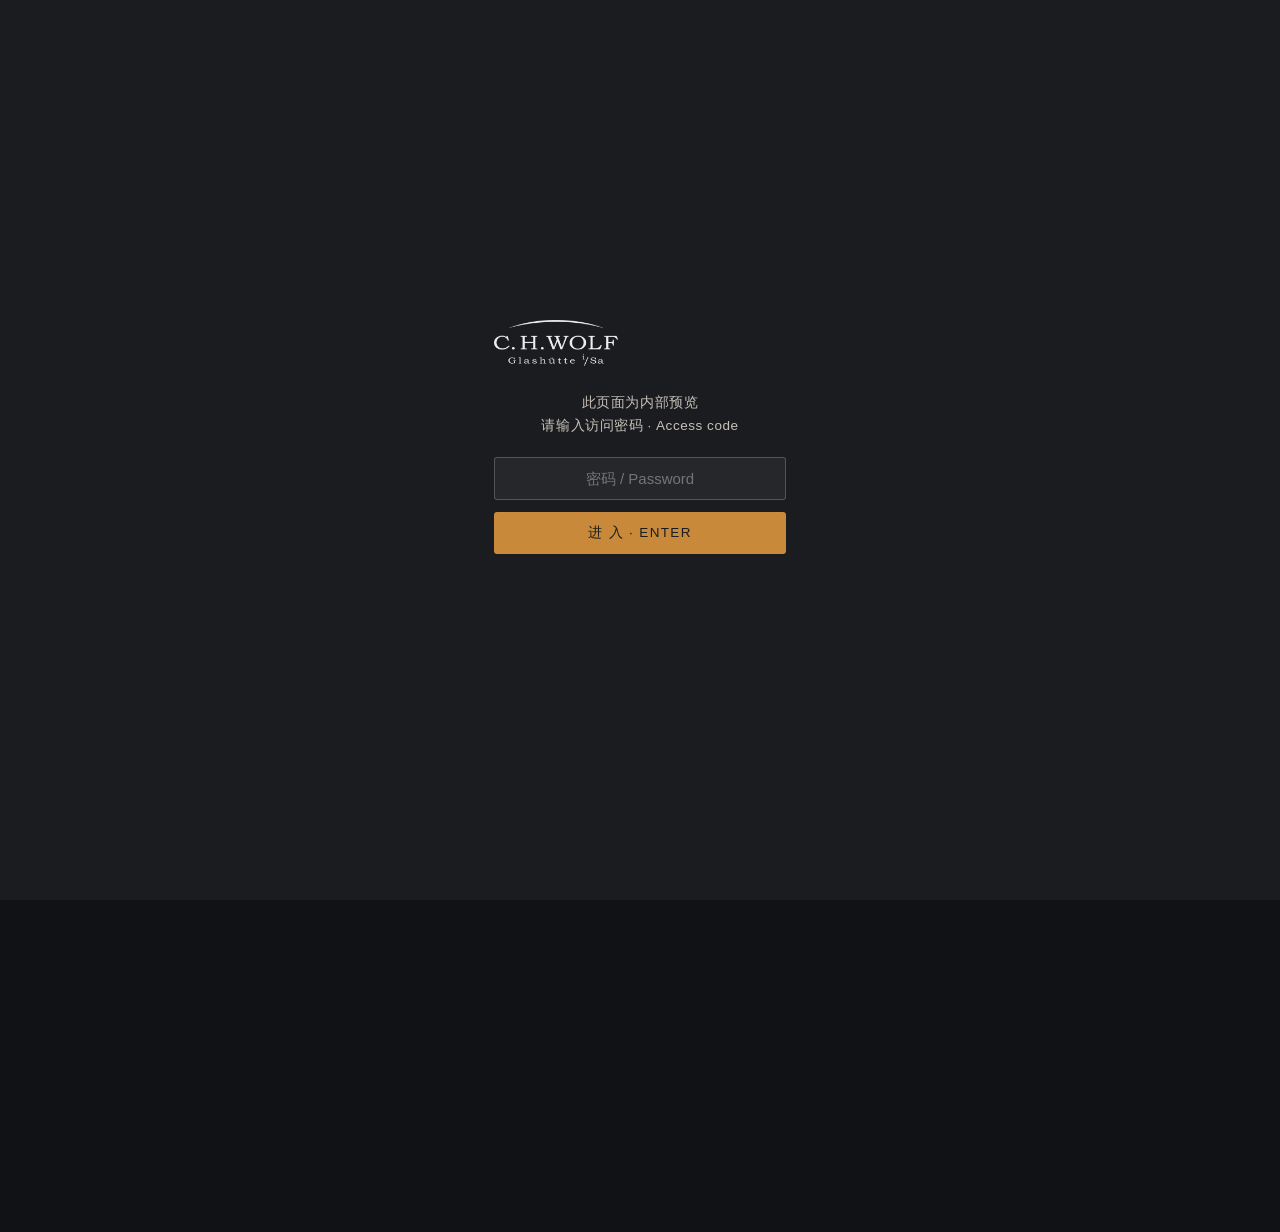
==== commit f4107faa: "Hero: lighter overlay shadow" ====
--- a/index.html
+++ b/index.html
@@ -38,7 +38,7 @@
   html[lang="de"] .hero .display{max-width:811px} html[lang="de"] .hero .lead{max-width:625px}
   /* 大图底部向下渐隐到页面底色，无缝接页脚（自适应） */
   .hero::after{background:linear-gradient(180deg,
-    rgba(16,18,22,.5) 0%, rgba(16,18,22,.1) 32%, rgba(16,18,22,.5) 68%, #101216 100%)}
+    rgba(16,18,22,.34) 0%, rgba(16,18,22,.05) 34%, rgba(16,18,22,.5) 80%, #101216 100%)}
   /* 手机端：取消桌面拖动定位（避免标题顶到 logo），字号收敛，按钮落偏下、一屏放下 */
   @media (max-width:680px){
     /* 主文字锁定在页面中下段：底部约 88%、顶部约 40–55%，绝不上顶到 logo */
--- a/assets/css/site.css
+++ b/assets/css/site.css
@@ -4,25 +4,25 @@
    ============================================================ */
 
 /* ---------- Fonts ---------- */
-@import url('https://fonts.googleapis.com/css2?family=Cormorant+Garamond:ital,wght@0,400;0,500;0,600;1,400&family=Source+Serif+4:ital,opsz,wght@0,8..60,400;0,8..60,500;0,8..60,600;1,8..60,400&family=Spectral:ital,wght@0,300;1,300;1,400&family=Noto+Serif+SC:wght@300;400;500;600&family=Noto+Sans+SC:wght@300;400;500&display=swap');
+@import url('https://fonts.googleapis.com/css2?family=Cormorant+Garamond:ital,wght@0,400;0,500;0,600;1,400&family=Source+Serif+4:ital,opsz,wght@0,8..60,400;0,8..60,500;0,8..60,600;1,8..60,400&family=Spectral:ital,wght@0,300;1,300;1,400&family=Noto+Serif+SC:wght@300;400;500;600&family=Noto+Sans+SC:wght@300;400;500&family=Bodoni+Moda:wght@400&display=swap');
 
 /* ---------- Tokens ---------- */
 :root{
   /* palette — brand colours · dark ground, light text */
-  --paper:      #26272b;   /* refined graphite grey — base ground */
-  --paper-2:    #2e3036;   /* raised panel — graphite lifted */
-  --ink:        #faf8f4;   /* Soft White — primary text / headings */
-  --ivory:      #f2eee6;   /* Warm Ivory — intro / lead */
-  --ink-soft:   #c7c1b8;   /* Stone Grey — body reading */
-  --muted:      #969ba0;   /* Steel Grey (lifted) — captions */
-  --hair:       rgba(199,193,184,.16);   /* Stone Grey divider */
-  --hair-soft:  rgba(199,193,184,.09);
-  --hair-gold:  rgba(200,138,58,.26);    /* 淡金框架线 · 时不时点缀 */
-  --silver:     #9aa0a5;   /* Steel Grey — kickers / labels */
-  --accent:     #c88a3a;   /* 暖金铜 · 取自品牌金指针，铜金之间 */
-  --accent-2:   #d6a24f;   /* 浅金 · 链接/悬停 */
-  --night:      #1b1c20;   /* deepest graphite — hero / footer / feature bands */
-  --night-2:    #26272b;
+  --paper:      #17191d;   /* 冷炭灰 · 基础底 */
+  --paper-2:    #1f2228;   /* 抬升面板 */
+  --ink:        #f2ede2;   /* 暖白 · 浅色文字/标题基 */
+  --ivory:      #efe8da;   /* 暖象牙 · 导语 */
+  --ink-soft:   #ddd5c4;   /* 暖白 · 正文阅读 */
+  --muted:      #9a938a;   /* 暖灰 · 说明 */
+  --hair:       rgba(241,236,225,.13);   /* 暖灰分隔线 */
+  --hair-soft:  rgba(241,236,225,.07);
+  --hair-gold:  rgba(173,165,136,.30);    /* 金框架线 */
+  --silver:     #a89f8f;   /* 暖灰 · 标签 */
+  --accent:     #ada588;   /* 古铜金 · 品牌策略金 */
+  --accent-2:   #c6c0a6;   /* 浅金 · 链接/悬停 */
+  --night:      #121418;   /* 最深冷炭 · hero/footer */
+  --night-2:    #17191d;
 
   /* type */
   --serif: "Cormorant Garamond", "Noto Serif SC", Georgia, "Songti SC", serif;
@@ -195,7 +195,7 @@
 .brand b{font-family:var(--serif);font-weight:500;font-size:1.32rem;letter-spacing:.12em}
 .brand span{font-family:var(--sans);font-size:.6rem;letter-spacing:.42em;color:var(--silver);margin-top:4px}
 .site-head.on-dark:not(.is-solid) .brand b{color:var(--ink)}
-.site-head.on-dark:not(.is-solid) .brand span{color:rgba(233,235,233,.65)}
+.site-head.on-dark:not(.is-solid) .brand span{color:rgba(238,235,226,.65)}
 
 .nav{display:flex;align-items:center;gap:clamp(14px,2vw,30px)}
 .nav a{
@@ -209,7 +209,7 @@
 }
 .nav a:hover::after,.nav a.active::after{width:100%}
 .nav a.active{color:var(--accent)}
-.site-head.on-dark:not(.is-solid) .nav a{color:rgba(233,235,233,.8)}
+.site-head.on-dark:not(.is-solid) .nav a{color:rgba(238,235,226,.8)}
 .site-head.on-dark:not(.is-solid) .nav a.active{color:var(--accent)}
 
 .lang-switch{display:flex;gap:2px;align-items:center;margin-left:8px}
@@ -218,7 +218,7 @@
   color:var(--silver);padding:4px 7px;border-radius:2px;transition:color .3s;
 }
 .lang-switch button.active{color:var(--ink);font-weight:500}
-.site-head.on-dark:not(.is-solid) .lang-switch button{color:rgba(233,235,233,.55)}
+.site-head.on-dark:not(.is-solid) .lang-switch button{color:rgba(238,235,226,.55)}
 .site-head.on-dark:not(.is-solid) .lang-switch button.active{color:var(--ink)}
 .lang-switch .sep{color:var(--hair);font-size:.7rem}
 
@@ -242,18 +242,18 @@
 .hero__media .ph::before,.hero__media .ph::after{display:none}
 .hero::after{
   content:"";position:absolute;inset:0;z-index:1;
-  background:linear-gradient(180deg,rgba(27,28,32,.55) 0%,rgba(27,28,32,.18) 40%,rgba(27,28,32,.82) 100%);
+  background:linear-gradient(180deg,rgba(16,18,22,.55) 0%,rgba(16,18,22,.18) 40%,rgba(16,18,22,.82) 100%);
 }
 .hero__inner{position:relative;z-index:2;color:var(--ink);width:100%;padding-bottom:clamp(60px,9vw,120px)}
 .hero .display{color:var(--ink);max-width:16ch}
-.hero .lead{color:rgba(233,235,233,.82);max-width:52ch;margin-top:1.2em}
-.hero .kicker{color:rgba(233,235,233,.6);margin-bottom:1.6em}
+.hero .lead{color:rgba(238,235,226,.82);max-width:52ch;margin-top:1.2em}
+.hero .kicker{color:rgba(238,235,226,.6);margin-bottom:1.6em}
 .hero .btns{margin-top:2.2em}
 .hero__corner{
   position:absolute;top:calc(50% );right:var(--gutter);z-index:2;
   writing-mode:vertical-rl;font-family:var(--sans);
   font-size:.68rem;letter-spacing:.34em;text-transform:uppercase;
-  color:rgba(233,235,233,.55);
+  color:rgba(238,235,226,.55);
 }
 
 /* ---------- Placeholder image system ---------- */
@@ -315,9 +315,9 @@
 /* ---------- Feature blocks ---------- */
 .dark{background:var(--night);color:var(--ink)}
 .dark .h-sec,.dark .h-sub,.dark .display{color:var(--ink)}
-.dark .lead{color:rgba(233,235,233,.8)}
-.dark .muted{color:rgba(233,235,233,.55)}
-.dark .prose p{color:rgba(233,235,233,.78)}
+.dark .lead{color:rgba(238,235,226,.8)}
+.dark .muted{color:rgba(238,235,226,.55)}
+.dark .prose p{color:rgba(238,235,226,.78)}
 .dark .rule{background:var(--accent);opacity:.9}
 .tinted{background:var(--paper-2)}
 
@@ -327,8 +327,8 @@
 .step .no{font-family:var(--serif);font-size:1.1rem;color:var(--silver)}
 .step h4{font-family:var(--serif);font-size:1.35rem;margin:.3em 0 .3em}
 .step p{font-size:.92rem;color:var(--muted);margin:0}
-.dark .step{border-color:rgba(233,235,233,.2)}
-.dark .step .no,.dark .step p{color:rgba(233,235,233,.6)}
+.dark .step{border-color:rgba(238,235,226,.2)}
+.dark .step .no,.dark .step p{color:rgba(238,235,226,.6)}
 
 /* ---------- Cards ---------- */
 .card{display:flex;flex-direction:column;gap:1em;group:card}
@@ -353,8 +353,8 @@
 .spec{display:flex;flex-wrap:wrap;gap:8px;margin-top:1.4em}
 .spec span{
   font-family:var(--sans);font-size:.72rem;letter-spacing:.06em;
-  color:var(--accent-2);border:1px solid rgba(200,138,58,.42);
-  padding:.45em .9em;border-radius:2px;background:rgba(200,138,58,.08);
+  color:var(--accent-2);border:1px solid rgba(173,165,136,.42);
+  padding:.45em .9em;border-radius:2px;background:rgba(173,165,136,.08);
 }
 .note-compliance{
   margin-top:1.3em;font-size:.78rem;color:var(--silver);
@@ -385,7 +385,7 @@
 /* ---------- Chapter (heritage) ---------- */
 .chapter{border-top:1px solid var(--hair-gold);padding-top:clamp(40px,6vw,72px);margin-top:clamp(40px,6vw,72px)}
 .chapter:first-of-type{border-top:none;margin-top:0;padding-top:0}
-.chapter__no{font-family:var(--serif);font-size:3rem;color:rgba(200,138,58,.45);line-height:1;display:block;margin-bottom:.1em}
+.chapter__no{font-family:var(--serif);font-size:3rem;color:rgba(173,165,136,.45);line-height:1;display:block;margin-bottom:.1em}
 .chapter h2{font-family:var(--serif);font-size:clamp(1.6rem,3.2vw,2.4rem);margin-bottom:.8em}
 
 /* ---------- Callout / compliance banners on content ---------- */
@@ -470,3 +470,14 @@
   .foot-grid .foot-col:nth-child(2){margin-top:0}
   .hero__corner{display:none}
 }
+
+/* ========== 黑金主题 · 鎏金标题 / 冷炭灰纵深 / 细颗粒质感 ========== */
+body{background:radial-gradient(135% 95% at 50% -8%,#202329 0%,#17191d 48%,#101216 100%) fixed,#101216}
+.display,.h-sec,.h-sub,.chapter h2,.chapter h3,.arch-cta__text h2,.prose h3,.prose h4,
+.dark .display,.dark .h-sec,.dark .h-sub,.page-hero .display{color:var(--accent)}
+.hero .display{color:var(--accent);text-shadow:0 2px 22px rgba(0,0,0,.6),0 1px 3px rgba(0,0,0,.7)}
+.hero .kicker{color:var(--accent)}
+body::after{content:"";position:fixed;inset:0;z-index:9998;pointer-events:none;opacity:.045;mix-blend-mode:overlay;background-size:150px;background-image:url("data:image/svg+xml,%3Csvg xmlns='http://www.w3.org/2000/svg' width='150' height='150'%3E%3Cfilter id='n'%3E%3CfeTurbulence type='fractalNoise' baseFrequency='0.85' numOctaves='2' stitchTiles='stitch'/%3E%3C/filter%3E%3Crect width='100%25' height='100%25' filter='url(%23n)'/%3E%3C/svg%3E")}
+
+/* 英德首页标题 · Gilda Display(典雅) */
+html[lang="en"] .hero .display,html[lang="de"] .hero .display{font-family:"Bodoni Moda",serif;font-weight:400}
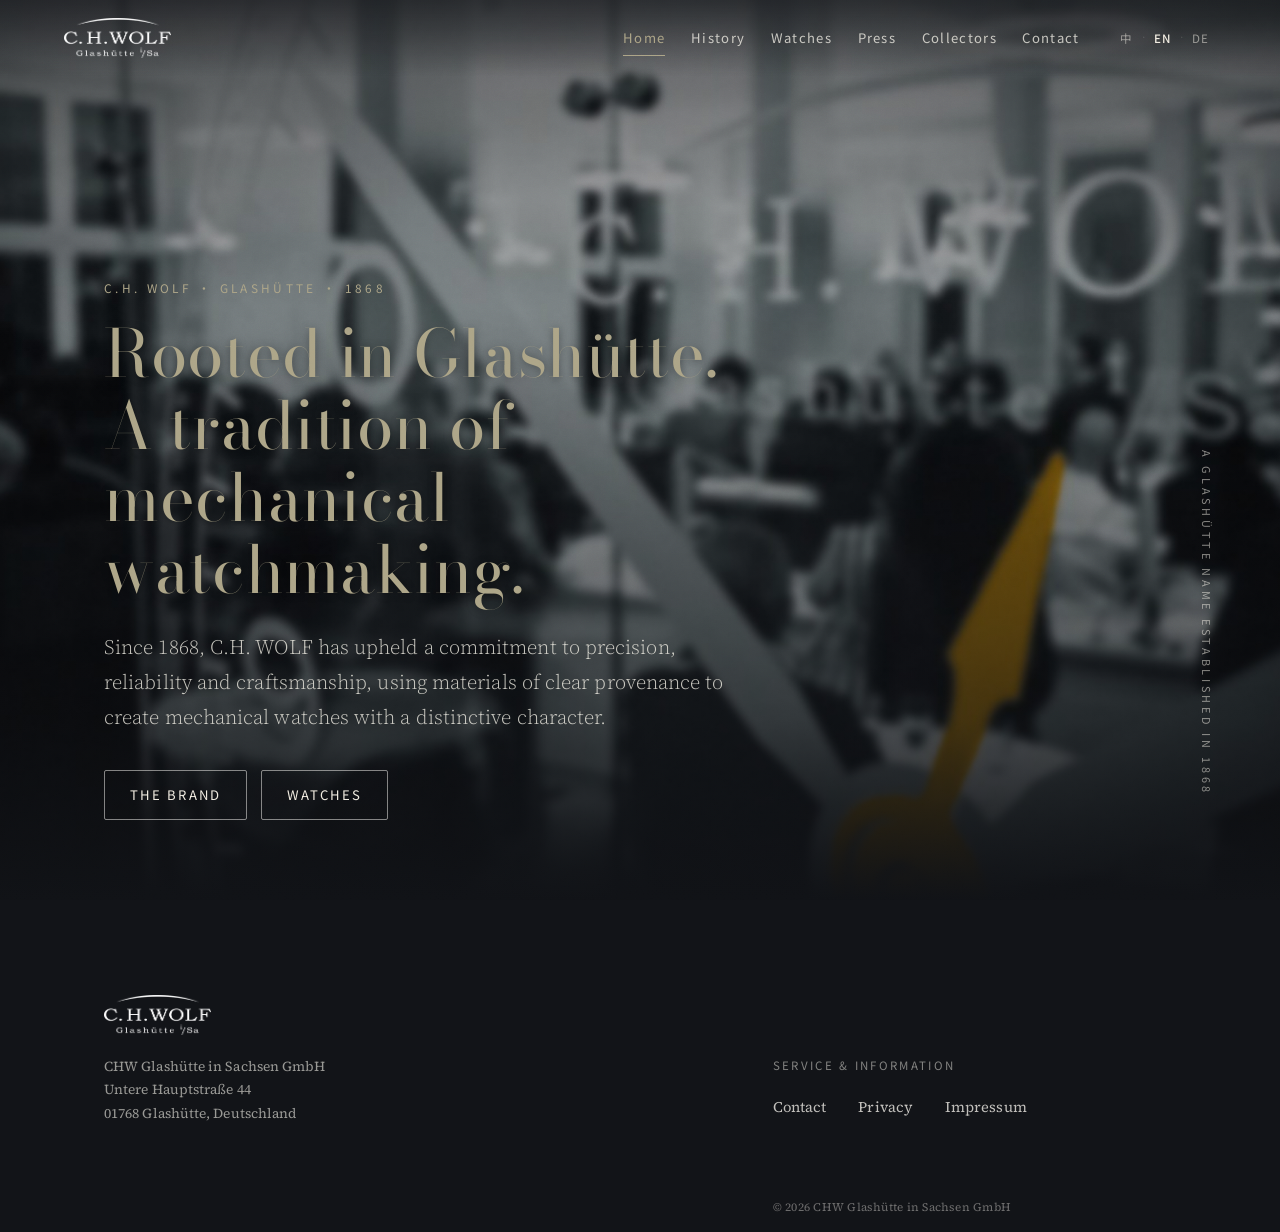
==== commit d2434848: "Remove password gate (all pages); heritage: delete only HEMESS sentence" ====
--- a/index.html
+++ b/index.html
@@ -3,13 +3,12 @@
 <head>
 <meta charset="utf-8">
 <meta name="viewport" content="width=device-width, initial-scale=1">
-  <script src="assets/js/gate.js"></script>
   <meta name="robots" content="noindex,nofollow">
 <title data-title-zh="C.H. WOLF · Glashütte" data-title-en="C.H. WOLF · Glashütte" data-title-de="C.H. WOLF · Glashütte">C.H. WOLF · Glashütte</title>
 <meta name="description" content="C.H. WOLF — a Glashütte name established in 1868. Precision mechanics joined with materials of documented provenance.">
 <link rel="preconnect" href="https://fonts.googleapis.com">
 <link rel="preconnect" href="https://fonts.gstatic.com" crossorigin>
-<link rel="stylesheet" href="assets/css/site.css?v=45">
+<link rel="stylesheet" href="assets/css/site.css?v=46">
   <link rel="canonical" href="https://chwolf-glashuette.com/index.html">
   <meta property="og:type" content="website">
   <meta property="og:site_name" content="C.H. WOLF">
@@ -78,7 +77,7 @@
   <div class="hero__media"><img src="assets/img/home-hero.jpg" alt="" style="width:100%;height:100%;object-fit:cover;display:block"></div>
   <div class="hero__corner">A Glashütte Name Established in 1868</div>
   <div class="hero__inner wrap">
-    <span class="kicker">C.H. WOLF · Glashütte</span>
+    <span class="kicker">C.H. WOLF · Glashütte · 1868</span>
     <h1 class="display">
       <span data-lang="zh">源自格拉苏蒂，<br>传承机械制表传统。</span>
       <span data-lang="en">Rooted in Glashütte.<br>A tradition of mechanical watchmaking.</span>
--- a/assets/css/site.css
+++ b/assets/css/site.css
@@ -475,9 +475,19 @@
 body{background:radial-gradient(135% 95% at 50% -8%,#202329 0%,#17191d 48%,#101216 100%) fixed,#101216}
 .display,.h-sec,.h-sub,.chapter h2,.chapter h3,.arch-cta__text h2,.prose h3,.prose h4,
 .dark .display,.dark .h-sec,.dark .h-sub,.page-hero .display{color:var(--accent)}
-.hero .display{color:var(--accent);text-shadow:0 2px 22px rgba(0,0,0,.6),0 1px 3px rgba(0,0,0,.7)}
+.hero .display{color:var(--accent);text-shadow:0 1px 8px rgba(0,0,0,.35)}
 .hero .kicker{color:var(--accent)}
 body::after{content:"";position:fixed;inset:0;z-index:9998;pointer-events:none;opacity:.045;mix-blend-mode:overlay;background-size:150px;background-image:url("data:image/svg+xml,%3Csvg xmlns='http://www.w3.org/2000/svg' width='150' height='150'%3E%3Cfilter id='n'%3E%3CfeTurbulence type='fractalNoise' baseFrequency='0.85' numOctaves='2' stitchTiles='stitch'/%3E%3C/filter%3E%3Crect width='100%25' height='100%25' filter='url(%23n)'/%3E%3C/svg%3E")}
 
 /* 英德首页标题 · Gilda Display(典雅) */
 html[lang="en"] .hero .display,html[lang="de"] .hero .display{font-family:"Bodoni Moda",serif;font-weight:400}
+
+/* ========== 桌面版式锁定 ==========
+   ≥1440px：整站锁定 1440px 居中，更大的屏两侧为深色留边 → 任何桌面大屏都与参考屏(13"/14")完全相同的版式。
+   <1440px（含手机/平板/竖屏/小笔记本）：保持各自的响应式布局，不受影响。 */
+html{background:#101216}
+body{max-width:1440px;margin-inline:auto}
+@media (min-width:1440px){
+  .site-head{left:50%;right:auto;transform:translateX(-50%);width:100%;max-width:1440px}
+  body{box-shadow:0 0 0 1px rgba(173,165,136,.10), 0 0 140px rgba(0,0,0,.55)}
+}
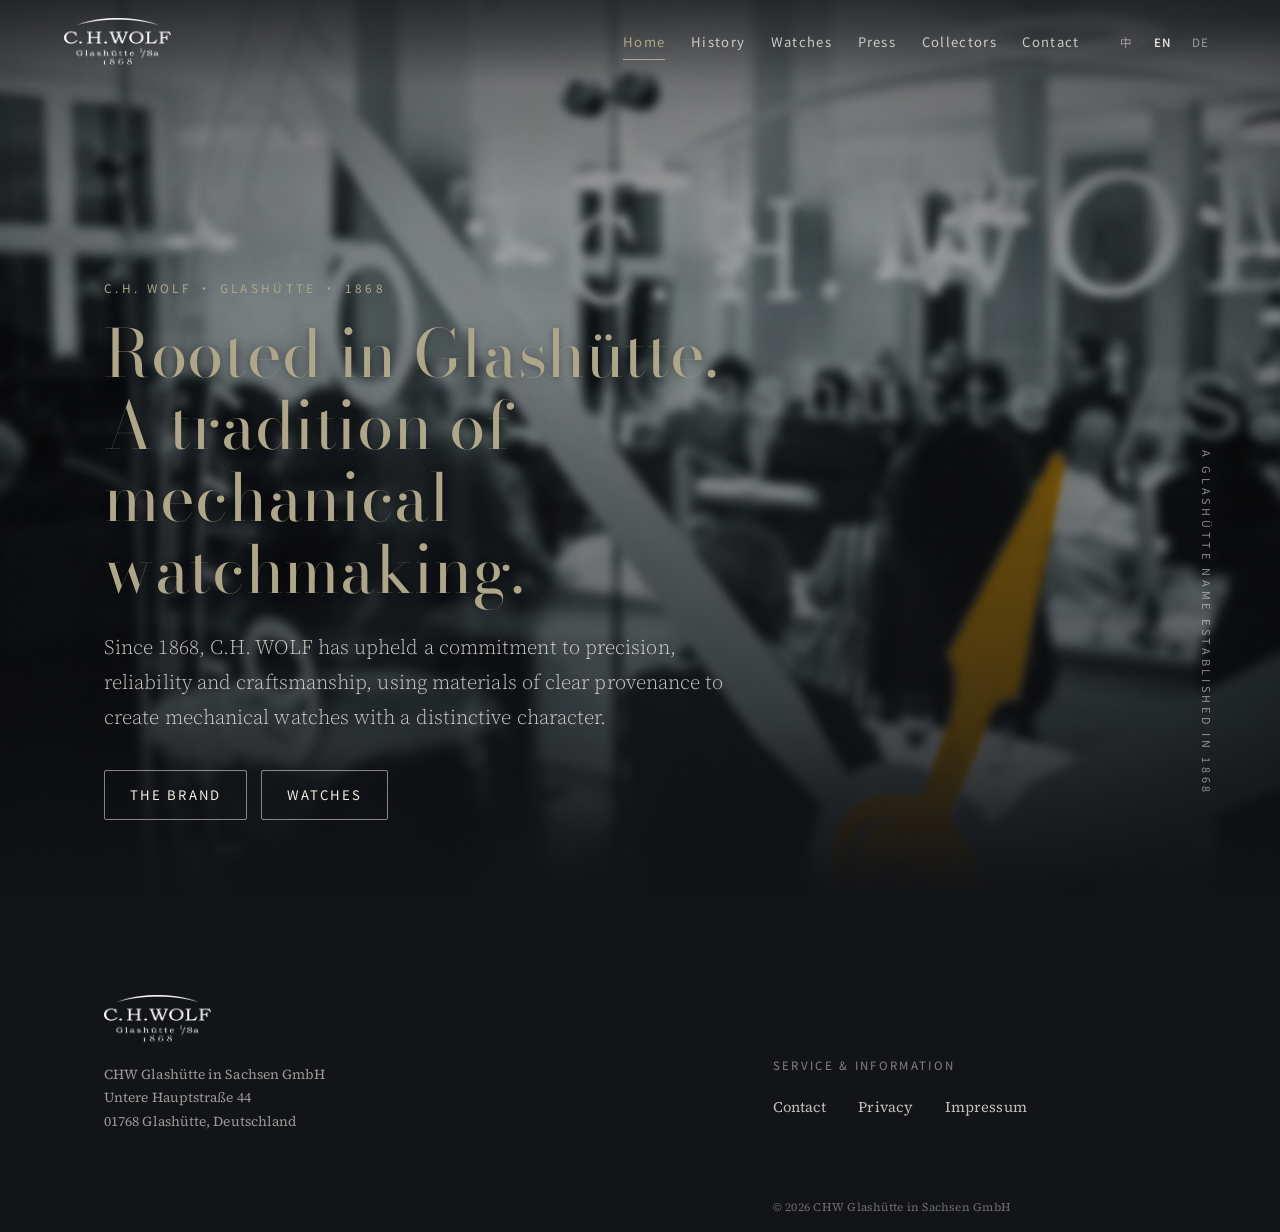
==== commit 9761c581: "Logo height 48px (fit taller logo with 1868)" ====
--- a/index.html
+++ b/index.html
@@ -3,7 +3,6 @@
 <head>
 <meta charset="utf-8">
 <meta name="viewport" content="width=device-width, initial-scale=1">
-  <meta name="robots" content="noindex,nofollow">
 <title data-title-zh="C.H. WOLF · Glashütte" data-title-en="C.H. WOLF · Glashütte" data-title-de="C.H. WOLF · Glashütte">C.H. WOLF · Glashütte</title>
 <meta name="description" content="C.H. WOLF — a Glashütte name established in 1868. Precision mechanics joined with materials of documented provenance.">
 <link rel="preconnect" href="https://fonts.googleapis.com">
@@ -55,7 +54,7 @@
 
 <!-- ===== HEADER ===== -->
 <header class="site-head on-dark">
-  <a class="brand" href="index.html"><img src="assets/img/logo.png" alt="C.H. WOLF · Glashütte" style="height:40px;width:auto;display:block"></a>
+  <a class="brand" href="index.html"><img src="assets/img/logo.png" alt="C.H. WOLF · Glashütte · 1868" style="height:48px;width:auto;display:block"></a>
   <nav class="nav">
     <a href="index.html" class="active"><span data-lang="zh">首页</span><span data-lang="en">Home</span><span data-lang="de">Start</span></a>
     <a href="heritage.html"><span data-lang="zh">品牌历史</span><span data-lang="en">History</span><span data-lang="de">Geschichte</span></a>
@@ -100,7 +99,7 @@
   <div class="wrap">
     <div class="foot-grid">
       <div class="foot-col">
-        <a class="brand" href="index.html"><img src="assets/img/logo.png" alt="C.H. WOLF · Glashütte" style="height:40px;width:auto;display:block"></a>
+        <a class="brand" href="index.html"><img src="assets/img/logo.png" alt="C.H. WOLF · Glashütte" style="height:48px;width:auto;display:block"></a>
         <p class="foot-note" style="margin-top:1.1em">CHW Glashütte in Sachsen GmbH<br>Untere Hauptstraße 44<br>01768 Glashütte, Deutschland</p>
       </div>
       <div class="foot-col">
